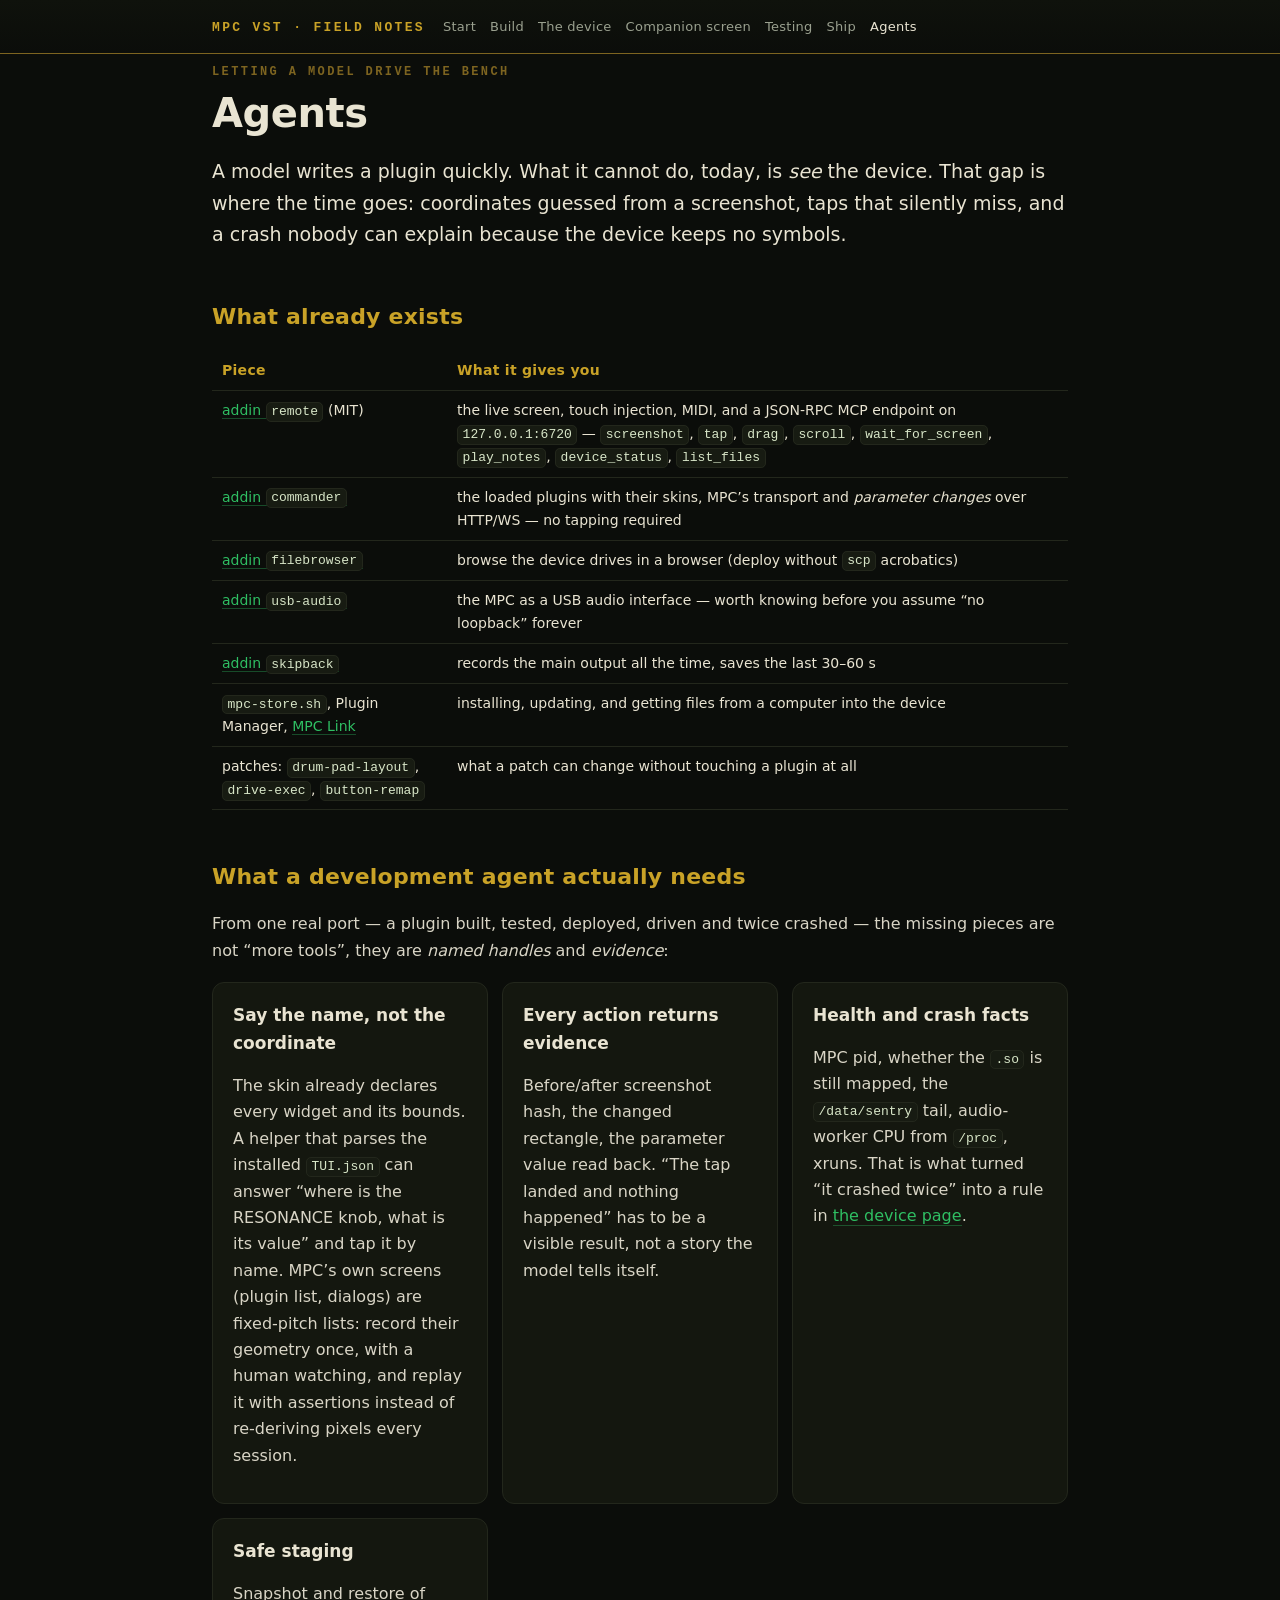
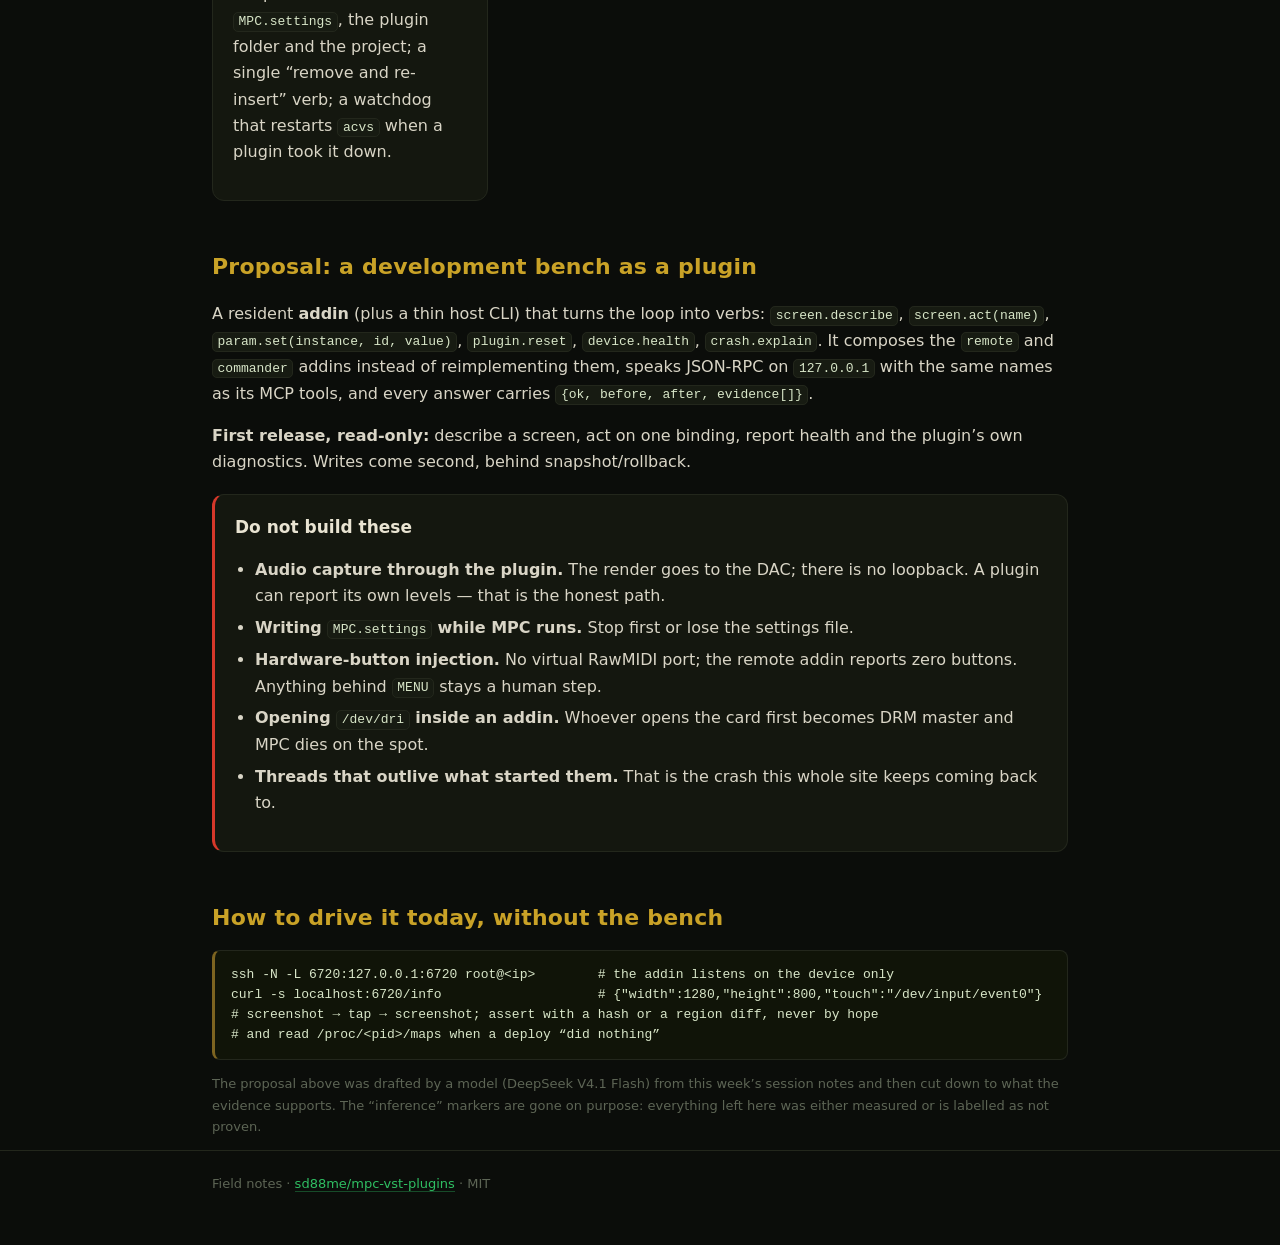
==== agents.html @ 2eeac5be "MPC VST field notes: build, device, screen, tests, ship, agents" ====
<!doctype html>
<html lang="en">
<head>
<meta charset="utf-8">
<meta name="viewport" content="width=device-width,initial-scale=1">
<title>Agents — MPC VST field notes</title>
<link rel="stylesheet" href="style.css">
</head>
<body>
<header><div class="wrap">
  <a class="brand" href="index.html">MPC VST · field notes</a>
  <nav><a href="index.html">Start</a><a href="start.html">Build</a><a href="device.html">The device</a>
  <a href="screen.html">Companion screen</a><a href="test.html">Testing</a><a href="ship.html">Ship</a><a class="on" href="agents.html">Agents</a></nav>
</div></header>

<main class="wrap">
  <p class="kicker">Letting a model drive the bench</p>
  <h1>Agents</h1>

  <p class="lead">A model writes a plugin quickly. What it cannot do, today, is <em>see</em> the device.
  That gap is where the time goes: coordinates guessed from a screenshot, taps that silently miss,
  and a crash nobody can explain because the device keeps no symbols.</p>

  <h2>What already exists</h2>
  <table>
    <tr><th>Piece</th><th>What it gives you</th></tr>
    <tr><td><a href="https://github.com/jacob-sabella/mpc-addin-remote">addin <code>remote</code></a> (MIT)</td>
      <td>the live screen, touch injection, MIDI, and a JSON-RPC MCP endpoint on <code>127.0.0.1:6720</code> —
      <code>screenshot</code>, <code>tap</code>, <code>drag</code>, <code>scroll</code>,
      <code>wait_for_screen</code>, <code>play_notes</code>, <code>device_status</code>, <code>list_files</code></td></tr>
    <tr><td><a href="https://github.com/jacob-sabella/mpc-addin-commander">addin <code>commander</code></a></td>
      <td>the loaded plugins with their skins, MPC’s transport and <em>parameter changes</em> over HTTP/WS — no tapping required</td></tr>
    <tr><td><a href="https://github.com/jacob-sabella/mpc-addin-filebrowser">addin <code>filebrowser</code></a></td>
      <td>browse the device drives in a browser (deploy without <code>scp</code> acrobatics)</td></tr>
    <tr><td><a href="https://github.com/jacob-sabella/mpc-addin-usb-audio">addin <code>usb-audio</code></a></td>
      <td>the MPC as a USB audio interface — worth knowing before you assume “no loopback” forever</td></tr>
    <tr><td><a href="https://github.com/sd88me/mpc-addin-skipback">addin <code>skipback</code></a></td>
      <td>records the main output all the time, saves the last 30–60 s</td></tr>
    <tr><td><code>mpc-store.sh</code>, Plugin Manager, <a href="https://github.com/padbangers/mpc-link">MPC Link</a></td>
      <td>installing, updating, and getting files from a computer into the device</td></tr>
    <tr><td>patches: <code>drum-pad-layout</code>, <code>drive-exec</code>, <code>button-remap</code></td>
      <td>what a patch can change without touching a plugin at all</td></tr>
  </table>

  <h2>What a development agent actually needs</h2>
  <p>From one real port — a plugin built, tested, deployed, driven and twice crashed — the missing
  pieces are not “more tools”, they are <em>named handles</em> and <em>evidence</em>:</p>

  <div class="grid">
    <div class="card">
      <h3>Say the name, not the coordinate</h3>
      <p>The skin already declares every widget and its bounds. A helper that parses the installed
      <code>TUI.json</code> can answer “where is the RESONANCE knob, what is its value” and tap it by
      name. MPC’s own screens (plugin list, dialogs) are fixed-pitch lists: record their geometry once,
      with a human watching, and replay it with assertions instead of re-deriving pixels every session.</p>
    </div>
    <div class="card">
      <h3>Every action returns evidence</h3>
      <p>Before/after screenshot hash, the changed rectangle, the parameter value read back. “The tap
      landed and nothing happened” has to be a visible result, not a story the model tells itself.</p>
    </div>
    <div class="card">
      <h3>Health and crash facts</h3>
      <p>MPC pid, whether the <code>.so</code> is still mapped, the <code>/data/sentry</code> tail,
      audio-worker CPU from <code>/proc</code>, xruns. That is what turned “it crashed twice” into a
      rule in <a href="device.html">the device page</a>.</p>
    </div>
    <div class="card">
      <h3>Safe staging</h3>
      <p>Snapshot and restore of <code>MPC.settings</code>, the plugin folder and the project; a single
      “remove and re-insert” verb; a watchdog that restarts <code>acvs</code> when a plugin took it down.</p>
    </div>
  </div>

  <h2>Proposal: a development bench as a plugin</h2>
  <p>A resident <strong>addin</strong> (plus a thin host CLI) that turns the loop into verbs:
  <code>screen.describe</code>, <code>screen.act(name)</code>, <code>param.set(instance, id, value)</code>,
  <code>plugin.reset</code>, <code>device.health</code>, <code>crash.explain</code>. It composes the
  <code>remote</code> and <code>commander</code> addins instead of reimplementing them, speaks JSON-RPC
  on <code>127.0.0.1</code> with the same names as its MCP tools, and every answer carries
  <code>{ok, before, after, evidence[]}</code>.</p>
  <p><strong>First release, read-only:</strong> describe a screen, act on one binding, report health and
  the plugin’s own diagnostics. Writes come second, behind snapshot/rollback.</p>

  <div class="card warn">
    <h3>Do not build these</h3>
    <ul>
      <li><strong>Audio capture through the plugin.</strong> The render goes to the DAC; there is no
      loopback. A plugin can report its own levels — that is the honest path.</li>
      <li><strong>Writing <code>MPC.settings</code> while MPC runs.</strong> Stop first or lose the
      settings file.</li>
      <li><strong>Hardware-button injection.</strong> No virtual RawMIDI port; the remote addin reports
      zero buttons. Anything behind <code>MENU</code> stays a human step.</li>
      <li><strong>Opening <code>/dev/dri</code> inside an addin.</strong> Whoever opens the card first
      becomes DRM master and MPC dies on the spot.</li>
      <li><strong>Threads that outlive what started them.</strong> That is the crash this whole site
      keeps coming back to.</li>
    </ul>
  </div>

  <h2>How to drive it today, without the bench</h2>
<pre><code>ssh -N -L 6720:127.0.0.1:6720 root@&lt;ip&gt;        # the addin listens on the device only
curl -s localhost:6720/info                    # {"width":1280,"height":800,"touch":"/dev/input/event0"}
# screenshot → tap → screenshot; assert with a hash or a region diff, never by hope
# and read /proc/&lt;pid&gt;/maps when a deploy “did nothing”</code></pre>

  <p class="meta">The proposal above was drafted by a model (DeepSeek V4.1 Flash) from this week’s
  session notes and then cut down to what the evidence supports. The “inference” markers are gone on
  purpose: everything left here was either measured or is labelled as not proven.</p>
</main>
<footer><div class="wrap">Field notes · <a href="https://github.com/sd88me/mpc-vst-plugins">sd88me/mpc-vst-plugins</a> · MIT</div></footer>
</body>
</html>
---- style.css ----
:root{--bg:#0b0d0a;--panel:#14170f;--gold:#c9a227;--gold-dim:#7d6420;--green:#2fbf63;
--ink:#e9e4d2;--dim:#9aa08f;--faint:#5d6555;--red:#d6382a;--amber:#e0a02b}
*{box-sizing:border-box}
html{scroll-behavior:smooth}
body{margin:0;background:var(--bg);color:var(--ink);
  font:16px/1.65 ui-sans-serif,system-ui,-apple-system,"Segoe UI",Roboto,sans-serif}
a{color:var(--green);text-decoration:none;border-bottom:1px solid rgba(47,191,99,.35)}
a:hover{border-bottom-color:var(--green)}
header{border-bottom:1px solid var(--gold-dim);background:linear-gradient(180deg,#0f120c,#0b0d0a)}
.wrap{max-width:900px;margin:0 auto;padding:0 22px}
header .wrap{display:flex;align-items:baseline;gap:18px;padding:16px 22px;flex-wrap:wrap}
.brand{font:700 13px/1 ui-monospace,SFMono-Regular,Menlo,monospace;letter-spacing:.18em;
  text-transform:uppercase;color:var(--gold);border:0}
nav{display:flex;gap:14px;flex-wrap:wrap;font-size:13px;letter-spacing:.02em}
nav a{border:0;color:var(--dim)}
nav a.on,nav a:hover{color:var(--ink)}
main{padding:34px 0 80px}
h1{font-size:clamp(28px,4vw,40px);line-height:1.15;margin:.2em 0 .5em;letter-spacing:-.01em}
h2{margin:2.2em 0 .6em;font-size:22px;color:var(--gold);letter-spacing:.01em}
h3{margin:1.6em 0 .4em;font-size:17px;color:var(--ink)}
p{color:#d9d5c6}
.lead{font-size:19px;color:var(--ink)}
small,.meta{color:var(--faint);font-size:13px}
code{font:13px/1.5 ui-monospace,SFMono-Regular,Menlo,monospace;background:#171b12;
  border:1px solid #23271c;border-radius:5px;padding:.1em .35em;color:#d8e6c8}
pre{background:#101408;border:1px solid #23271c;border-left:3px solid var(--gold-dim);
  border-radius:8px;padding:14px 16px;overflow:auto;font:13px/1.55 ui-monospace,SFMono-Regular,Menlo,monospace;color:#d8e6c8}
pre code{background:none;border:0;padding:0}
.card{background:var(--panel);border:1px solid #23271c;border-radius:12px;padding:18px 20px;margin:18px 0}
.card h3{margin-top:0}
.grid{display:grid;grid-template-columns:repeat(auto-fit,minmax(250px,1fr));gap:14px;margin:18px 0}
.grid .card{margin:0}
table{border-collapse:collapse;width:100%;margin:16px 0;font-size:14px}
th,td{text-align:left;padding:8px 10px;border-bottom:1px solid #23271c;vertical-align:top}
th{color:var(--gold);font-weight:600;letter-spacing:.02em}
.warn{border-left:3px solid var(--red)}
.ok{border-left:3px solid var(--green)}
.note{border-left:3px solid var(--amber)}
.kicker{font:600 12px/1 ui-monospace,monospace;letter-spacing:.2em;text-transform:uppercase;color:var(--gold-dim)}
footer{border-top:1px solid #23271c;color:var(--faint);font-size:13px;padding:22px 0 50px}
ul{padding-left:20px}li{margin:.35em 0;color:#d9d5c6}
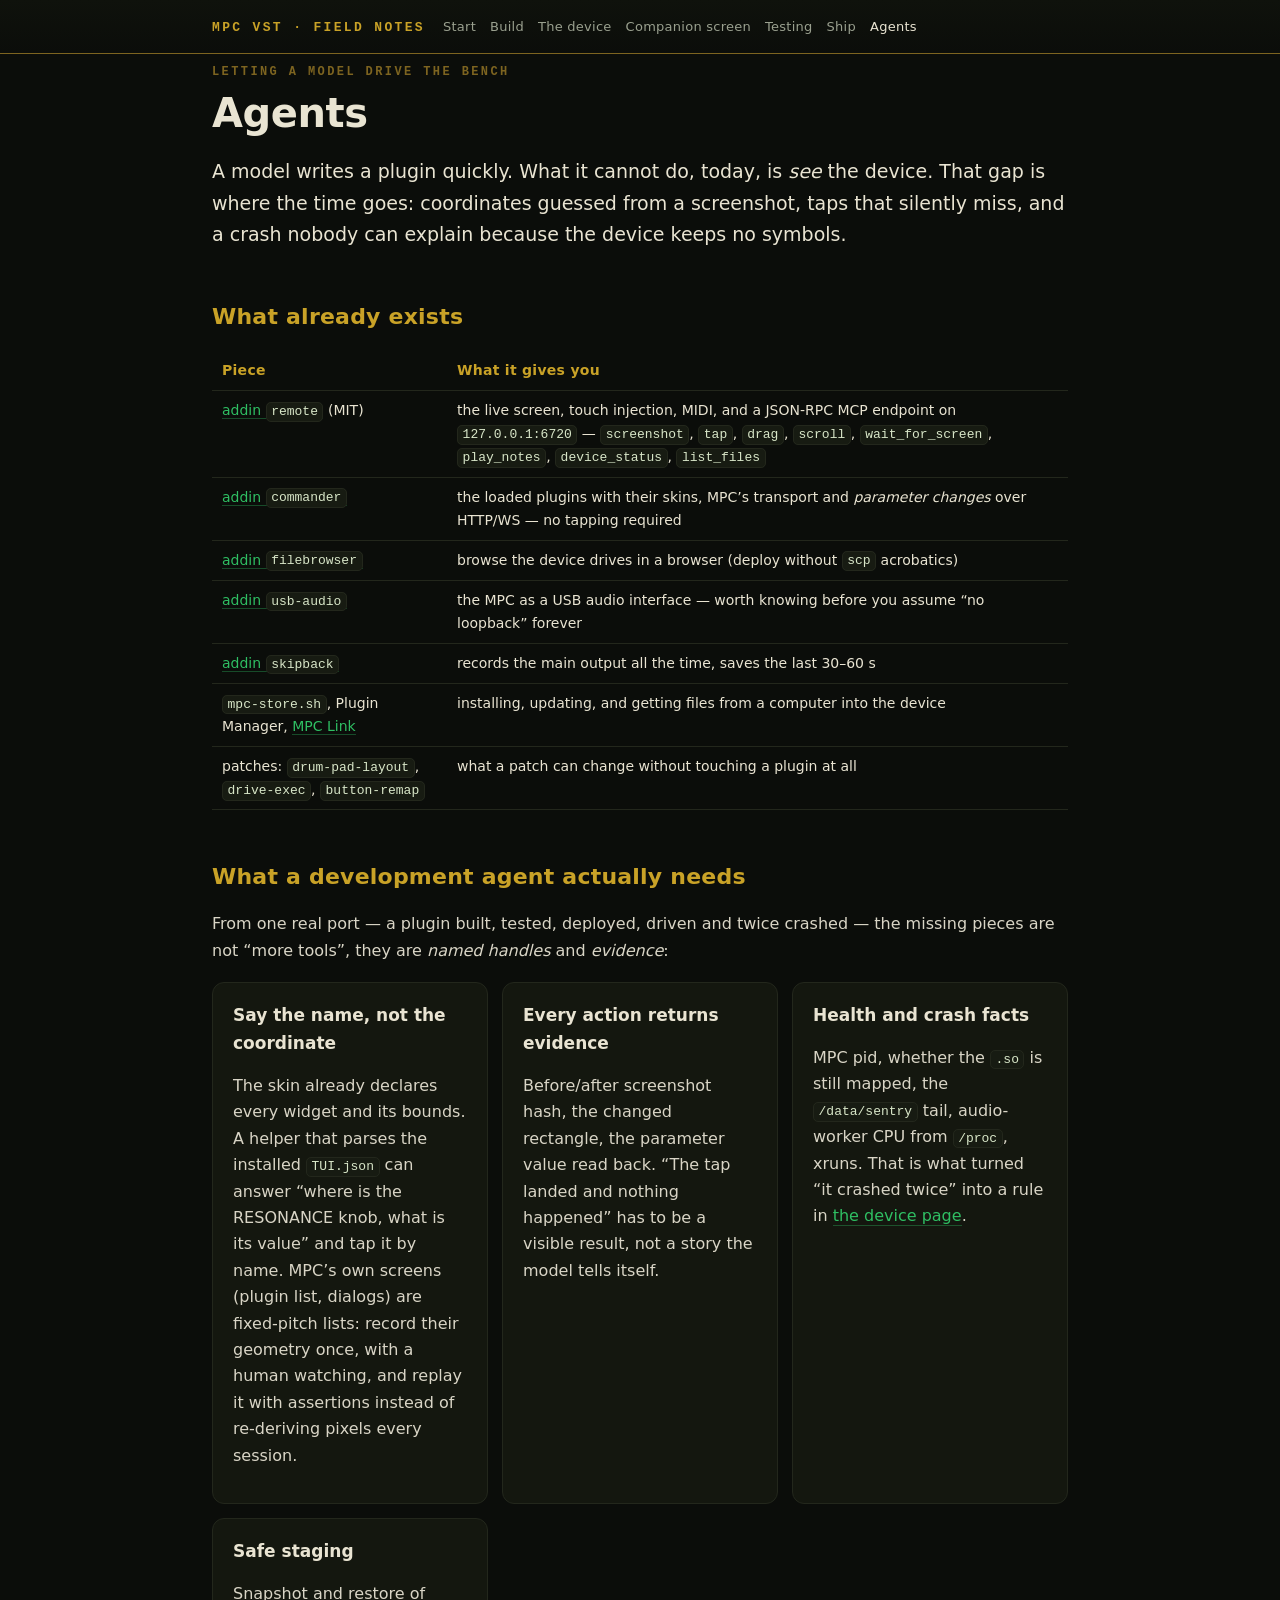
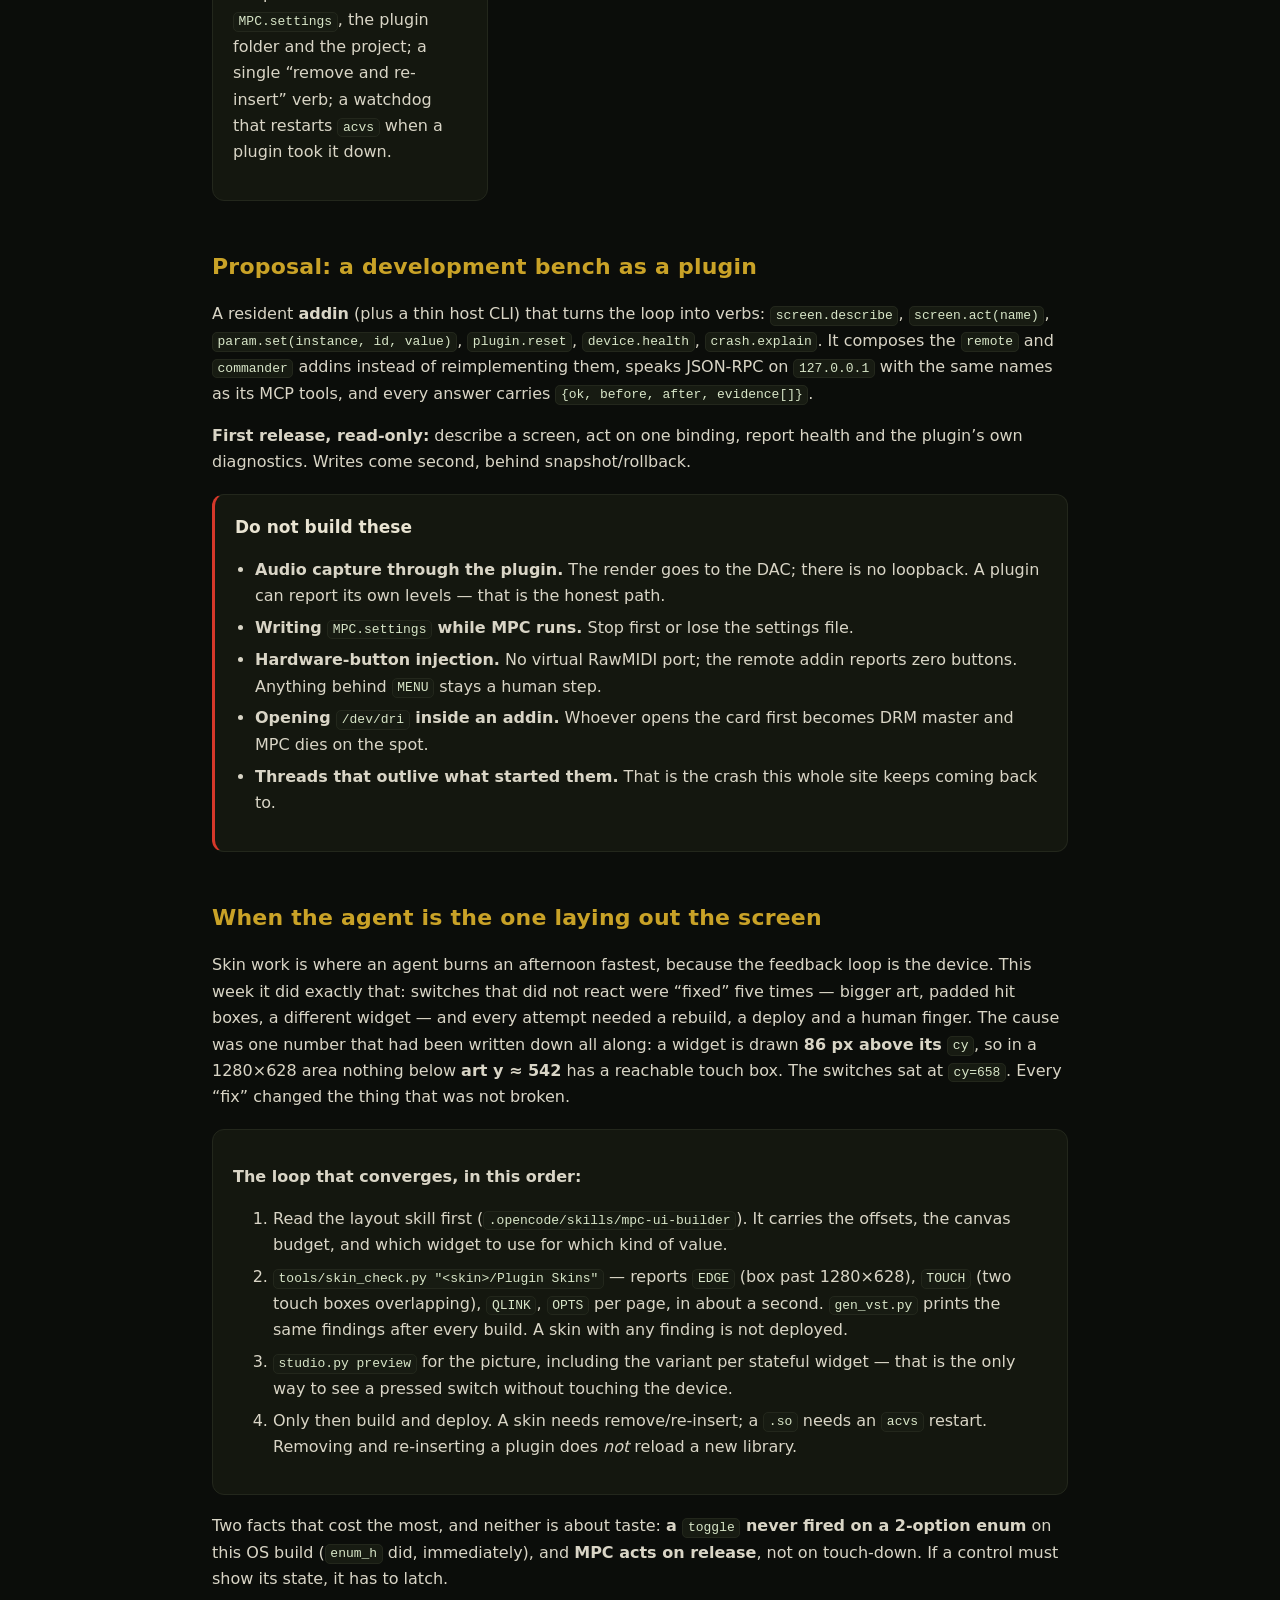
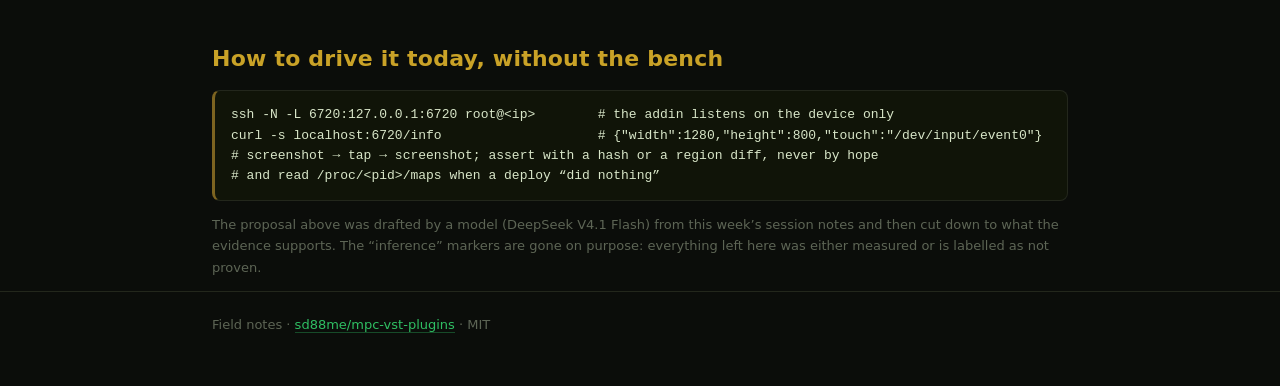
==== commit 6bfb62f5: "agents: how an agent should lay out a skin The week's most expensive lesson, written down where an a" ====
--- a/agents.html
+++ b/agents.html
@@ -98,6 +98,38 @@
     </ul>
   </div>
 
+  <h2>When the agent is the one laying out the screen</h2>
+
+  <p>Skin work is where an agent burns an afternoon fastest, because the feedback loop is the
+  device. This week it did exactly that: switches that did not react were “fixed” five times —
+  bigger art, padded hit boxes, a different widget — and every attempt needed a rebuild, a deploy
+  and a human finger. The cause was one number that had been written down all along: a widget is
+  drawn <strong>86 px above its <code>cy</code></strong>, so in a 1280×628 area nothing below
+  <strong>art y ≈ 542</strong> has a reachable touch box. The switches sat at <code>cy=658</code>.
+  Every “fix” changed the thing that was not broken.</p>
+
+  <div class="card">
+    <p><strong>The loop that converges, in this order:</strong></p>
+    <ol>
+      <li>Read the layout skill first (<code>.opencode/skills/mpc-ui-builder</code>). It carries the
+      offsets, the canvas budget, and which widget to use for which kind of value.</li>
+      <li><code>tools/skin_check.py "&lt;skin&gt;/Plugin Skins"</code> — reports <code>EDGE</code>
+      (box past 1280×628), <code>TOUCH</code> (two touch boxes overlapping), <code>QLINK</code>,
+      <code>OPTS</code> per page, in about a second. <code>gen_vst.py</code> prints the same findings
+      after every build. A skin with any finding is not deployed.</li>
+      <li><code>studio.py preview</code> for the picture, including the variant per stateful
+      widget — that is the only way to see a pressed switch without touching the device.</li>
+      <li>Only then build and deploy. A skin needs remove/re-insert; a <code>.so</code> needs an
+      <code>acvs</code> restart. Removing and re-inserting a plugin does <em>not</em> reload a new
+      library.</li>
+    </ol>
+  </div>
+
+  <p>Two facts that cost the most, and neither is about taste: <strong>a <code>toggle</code> never
+  fired on a 2-option enum</strong> on this OS build (<code>enum_h</code> did, immediately), and
+  <strong>MPC acts on release</strong>, not on touch-down. If a control must show its state, it has
+  to latch.</p>
+
   <h2>How to drive it today, without the bench</h2>
 <pre><code>ssh -N -L 6720:127.0.0.1:6720 root@&lt;ip&gt;        # the addin listens on the device only
 curl -s localhost:6720/info                    # {"width":1280,"height":800,"touch":"/dev/input/event0"}
